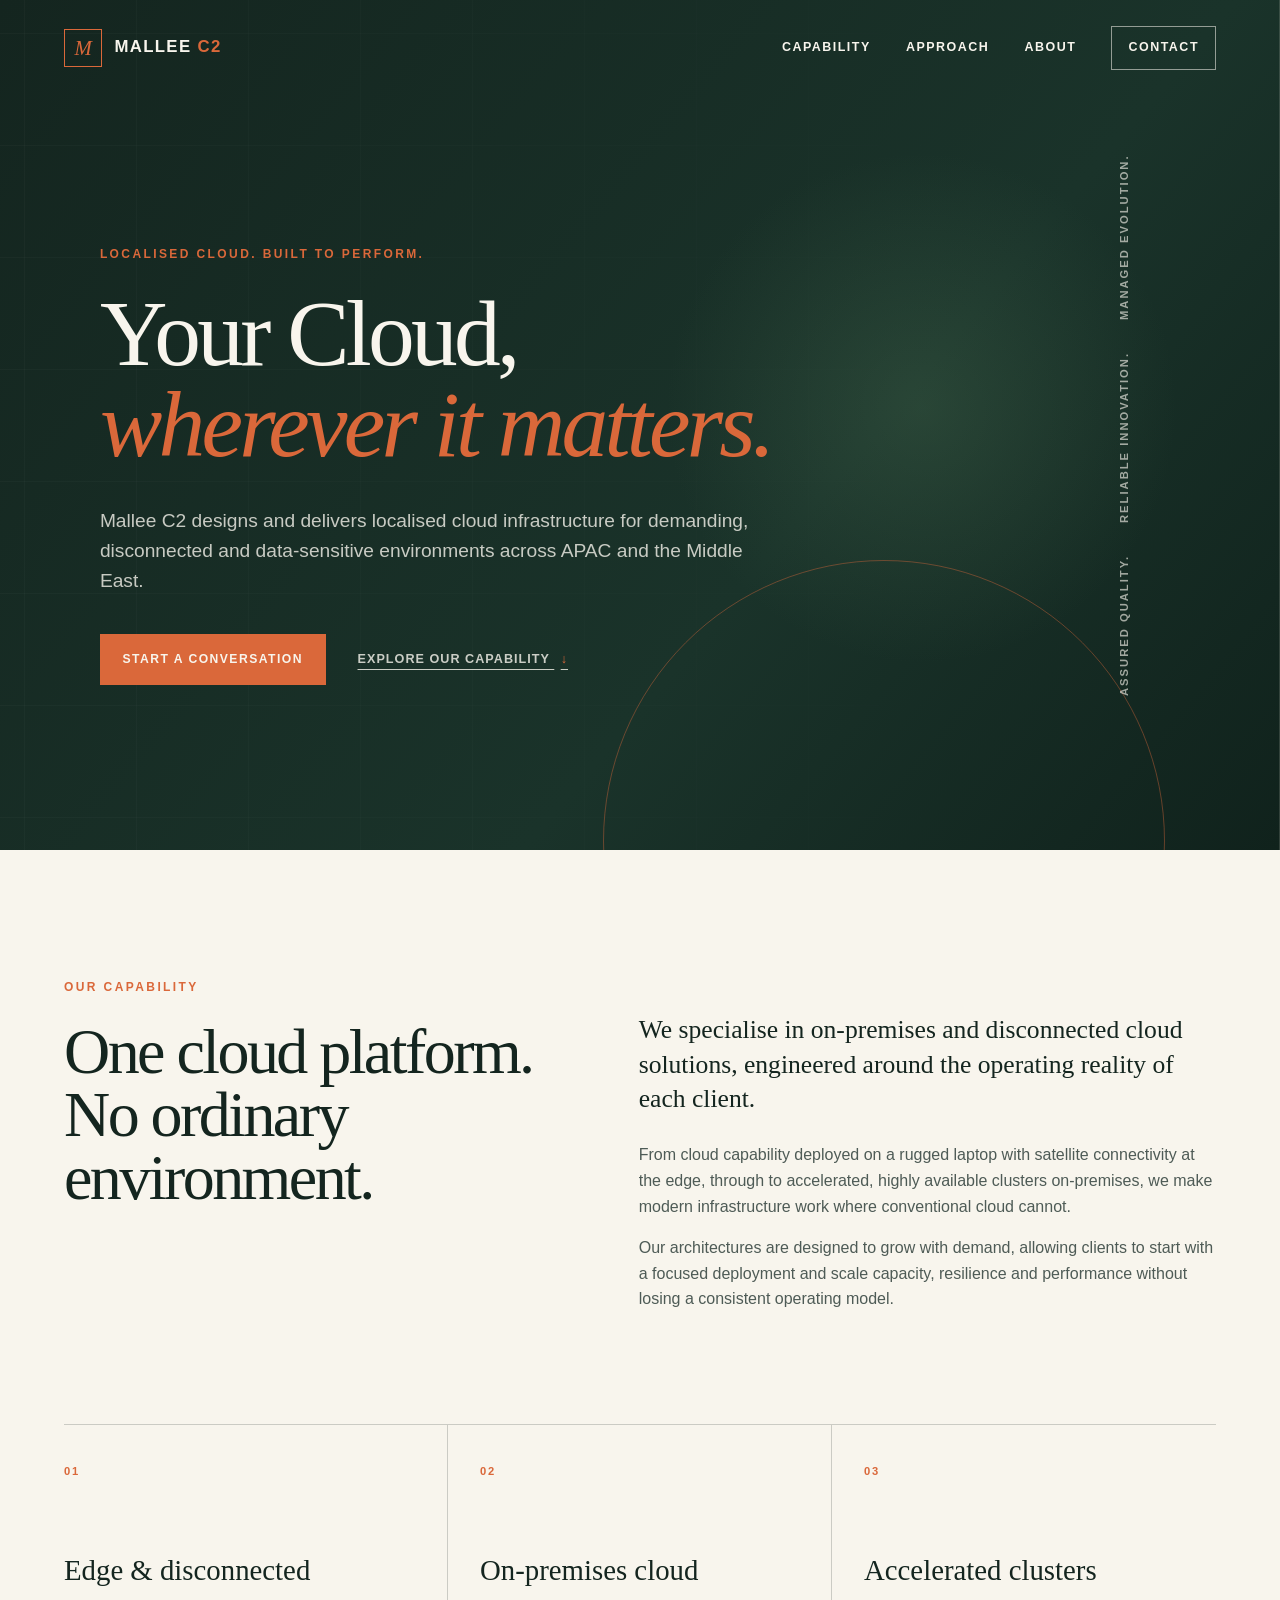
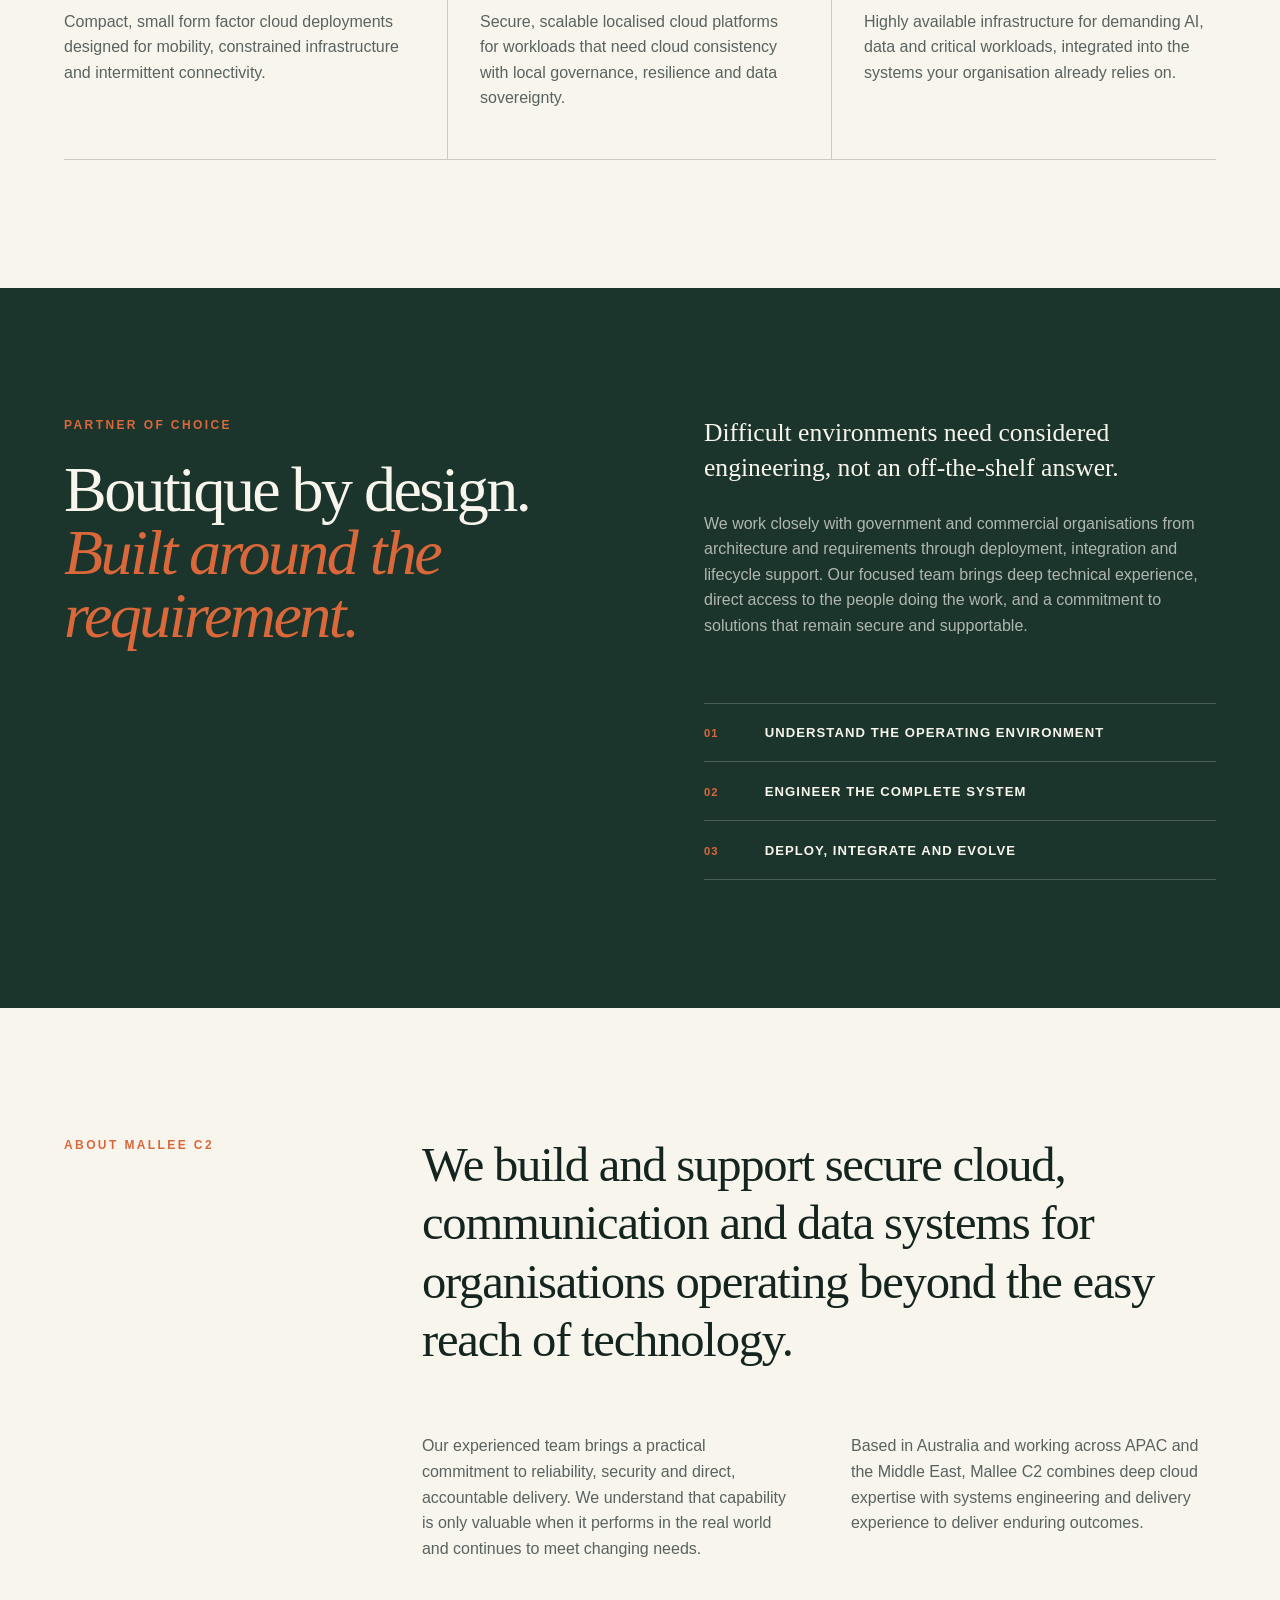
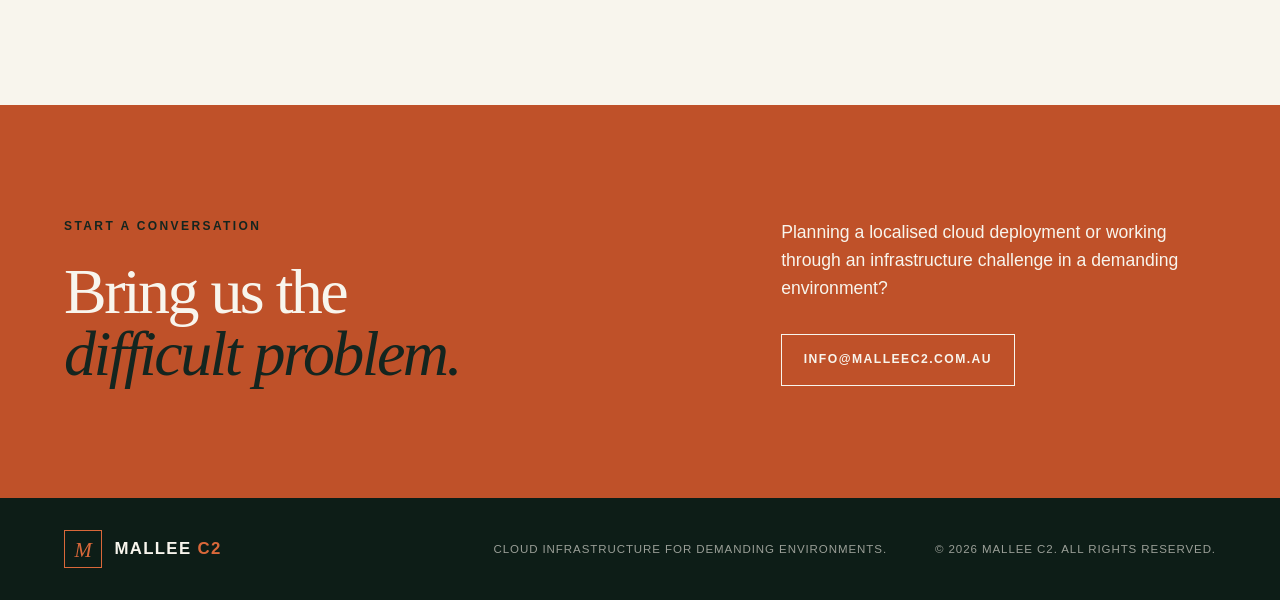
==== index.html @ ba8628f8 "Initial commit" ====
<!DOCTYPE html>
<html lang="en-AU">
  <head>
    <meta charset="UTF-8">
    <meta name="viewport" content="width=device-width, initial-scale=1.0">
    <meta
      name="description"
      content="Mallee C2 delivers specialist localised and disconnected cloud solutions for demanding environments across APAC and the Middle East."
    >
    <meta name="theme-color" content="#172b24">
    <meta property="og:type" content="website">
    <meta property="og:title" content="Mallee C2 | Cloud capability, wherever it matters">
    <meta
      property="og:description"
      content="Boutique localised cloud solutions for demanding and disconnected environments across APAC and the Middle East."
    >
    <meta property="og:url" content="https://malleec2.com.au/">
    <link rel="canonical" href="https://malleec2.com.au/">
    <link rel="icon" href="favicon.svg" type="image/svg+xml">
    <link rel="stylesheet" href="styles.css">
    <script src="script.js" defer></script>
    <title>Mallee C2 | Localised cloud for demanding environments</title>
  </head>
  <body>
    <a class="skip-link" href="#main">Skip to content</a>

    <header class="site-header" data-header>
      <a class="brand" href="#top" aria-label="Mallee C2 home">
        <span class="brand-mark" aria-hidden="true">M</span>
        <span class="brand-name">Mallee <strong>C2</strong></span>
      </a>
      <button class="nav-toggle" type="button" aria-expanded="false" aria-controls="site-nav">
        <span class="sr-only">Toggle navigation</span>
        <span></span><span></span><span></span>
      </button>
      <nav id="site-nav" class="site-nav" aria-label="Primary navigation">
        <a href="#capability">Capability</a>
        <a href="#approach">Approach</a>
        <a href="#about">About</a>
        <a class="nav-contact" href="#contact">Contact</a>
      </nav>
    </header>

    <main id="main">
      <section id="top" class="hero">
        <div class="hero-grid" aria-hidden="true"></div>
        <div class="hero-content">
          <p class="eyebrow">Localised cloud. Built to perform.</p>
          <h1>Your Cloud,<br><em>wherever it matters.</em></h1>
          <p class="hero-intro">
            Mallee C2 designs and delivers localised cloud infrastructure for demanding,
            disconnected and data-sensitive environments across APAC and the Middle East.
          </p>
          <div class="hero-actions">
            <a class="button button-primary" href="#contact">Start a conversation</a>
            <a class="text-link" href="#capability">Explore our capability <span aria-hidden="true">&darr;</span></a>
          </div>
        </div>
        <div class="hero-aside">
          <p>Assured quality.</p>
          <p>Reliable innovation.</p>
          <p>Managed evolution.</p>
        </div>
      </section>

      <section id="capability" class="section capability">
        <div class="section-heading">
          <p class="eyebrow">Our capability</p>
          <h2>One cloud platform.<br>No ordinary environment.</h2>
        </div>
        <div class="section-copy">
          <p class="lead">
            We specialise in on-premises and disconnected cloud solutions,
            engineered around the operating reality of each client.
          </p>
          <p>
            From cloud capability deployed on a rugged laptop with satellite connectivity
            at the edge, through to accelerated, highly available clusters on-premises,
            we make modern infrastructure work where conventional cloud cannot.
          </p>
          <p>
            Our architectures are designed to grow with demand, allowing clients to start
            with a focused deployment and scale capacity, resilience and performance without
            losing a consistent operating model.
          </p>
        </div>

        <div class="capability-list">
          <article class="capability-card">
            <span class="card-number">01</span>
            <h3>Edge &amp; disconnected</h3>
            <p>
              Compact, small form factor cloud deployments designed for mobility,
              constrained infrastructure and intermittent connectivity.
            </p>
          </article>
          <article class="capability-card">
            <span class="card-number">02</span>
            <h3>On-premises cloud</h3>
            <p>
              Secure, scalable localised cloud platforms for workloads that need cloud
              consistency with local governance, resilience and data sovereignty.
            </p>
          </article>
          <article class="capability-card">
            <span class="card-number">03</span>
            <h3>Accelerated clusters</h3>
            <p>
              Highly available infrastructure for demanding AI, data and critical workloads,
              integrated into the systems your organisation already relies on.
            </p>
          </article>
        </div>
      </section>

      <section id="approach" class="section approach">
        <div class="approach-statement">
          <p class="eyebrow">Partner of choice</p>
          <h2>Boutique by design.<br><em>Built around the requirement.</em></h2>
        </div>
        <div class="approach-details">
          <p class="lead">
            Difficult environments need considered engineering, not an off-the-shelf answer.
          </p>
          <p>
            We work closely with government and commercial organisations from architecture
            and requirements through deployment, integration and lifecycle support. Our
            focused team brings deep technical experience, direct access to the people doing
            the work, and a commitment to solutions that remain secure and supportable.
          </p>
          <ul class="principles" aria-label="How we work">
            <li><span>01</span> Understand the operating environment</li>
            <li><span>02</span> Engineer the complete system</li>
            <li><span>03</span> Deploy, integrate and evolve</li>
          </ul>
        </div>
      </section>

      <section id="about" class="section about">
        <div class="about-label">
          <p class="eyebrow">About Mallee C2</p>
        </div>
        <div class="about-copy">
          <p class="large-copy">
            We build and support secure cloud, communication and data systems for
            organisations operating beyond the easy reach of technology.
          </p>
          <div class="about-columns">
            <p>
              Our experienced team brings a practical commitment to reliability, security
              and direct, accountable delivery. We understand that capability is only
              valuable when it performs in the real world and continues to meet changing needs.
            </p>
            <p>
              Based in Australia and working across APAC and the Middle East, Mallee C2
              combines deep cloud expertise with systems engineering and delivery experience
              to deliver enduring outcomes.
            </p>
          </div>
        </div>
      </section>

      <section id="contact" class="contact">
        <div>
          <p class="eyebrow">Start a conversation</p>
          <h2>Bring us the<br><em>difficult problem.</em></h2>
        </div>
        <div class="contact-action">
          <p>
            Planning a localised cloud deployment or working through an infrastructure
            challenge in a demanding environment?
          </p>
          <a class="button button-light" href="mailto:info@malleec2.com.au">info@malleec2.com.au</a>
        </div>
      </section>
    </main>

    <footer class="site-footer">
      <a class="brand brand-footer" href="#top" aria-label="Mallee C2 home">
        <span class="brand-mark" aria-hidden="true">M</span>
        <span class="brand-name">Mallee <strong>C2</strong></span>
      </a>
      <p>Cloud infrastructure for demanding environments.</p>
      <p>&copy; <span data-year>2026</span> Mallee C2. All rights reserved.</p>
    </footer>
  </body>
</html>
---- styles.css ----
:root {
  --ink: #14251f;
  --forest: #1b352c;
  --forest-light: #294b3e;
  --sand: #eee9dd;
  --paper: #f8f5ed;
  --orange: #da683a;
  --orange-dark: #bf5129;
  --line: rgba(20, 37, 31, 0.2);
  --white-line: rgba(248, 245, 237, 0.22);
  --max-width: 1440px;
}

* {
  box-sizing: border-box;
}

html {
  scroll-behavior: smooth;
}

body {
  margin: 0;
  color: var(--ink);
  background: var(--paper);
  font-family: Inter, Aptos, "Helvetica Neue", Arial, sans-serif;
  font-size: 16px;
  line-height: 1.6;
  -webkit-font-smoothing: antialiased;
}

a {
  color: inherit;
}

.skip-link {
  position: fixed;
  top: 0.5rem;
  left: 0.5rem;
  z-index: 100;
  padding: 0.65rem 1rem;
  color: var(--paper);
  background: var(--ink);
  transform: translateY(-150%);
}

.skip-link:focus {
  transform: translateY(0);
}

.sr-only {
  position: absolute;
  width: 1px;
  height: 1px;
  padding: 0;
  margin: -1px;
  overflow: hidden;
  clip: rect(0, 0, 0, 0);
  white-space: nowrap;
  border: 0;
}

.site-header {
  position: absolute;
  top: 0;
  left: 50%;
  z-index: 10;
  display: flex;
  width: min(100%, var(--max-width));
  align-items: center;
  justify-content: space-between;
  padding: 1.6rem 4rem;
  color: var(--paper);
  transform: translateX(-50%);
}

.brand {
  display: inline-flex;
  align-items: center;
  gap: 0.75rem;
  text-decoration: none;
}

.brand-mark {
  display: grid;
  width: 2.4rem;
  height: 2.4rem;
  place-items: center;
  border: 1px solid currentColor;
  color: var(--orange);
  font-family: Georgia, "Times New Roman", serif;
  font-size: 1.3rem;
  font-style: italic;
}

.brand-name {
  font-size: 1.05rem;
  font-weight: 600;
  letter-spacing: 0.08em;
  text-transform: uppercase;
}

.brand-name strong {
  color: var(--orange);
  font-weight: 700;
}

.site-nav {
  display: flex;
  align-items: center;
  gap: 2.2rem;
}

.site-nav a {
  font-size: 0.78rem;
  font-weight: 600;
  letter-spacing: 0.12em;
  text-decoration: none;
  text-transform: uppercase;
}

.site-nav a:not(.nav-contact):hover,
.site-nav a:not(.nav-contact):focus-visible {
  color: var(--orange);
}

.nav-contact {
  padding: 0.7rem 1rem;
  border: 1px solid rgba(248, 245, 237, 0.55);
}

.nav-contact:hover,
.nav-contact:focus-visible {
  border-color: var(--orange);
  background: var(--orange);
}

.nav-toggle {
  display: none;
}

.hero {
  position: relative;
  display: grid;
  min-height: 850px;
  grid-template-columns: minmax(0, 1fr) minmax(240px, 0.32fr);
  overflow: hidden;
  color: var(--paper);
  background:
    radial-gradient(circle at 72% 48%, rgba(81, 119, 87, 0.28), transparent 25%),
    linear-gradient(130deg, #14251f 0%, #1a332a 62%, #10221c 100%);
}

.hero::after {
  position: absolute;
  right: 9%;
  bottom: -17rem;
  width: 35rem;
  height: 35rem;
  border: 1px solid rgba(218, 104, 58, 0.42);
  border-radius: 50%;
  content: "";
}

.hero-grid {
  position: absolute;
  inset: 0;
  opacity: 0.14;
  background-image:
    linear-gradient(rgba(255, 255, 255, 0.18) 1px, transparent 1px),
    linear-gradient(90deg, rgba(255, 255, 255, 0.18) 1px, transparent 1px);
  background-position: center;
  background-size: 7rem 7rem;
  mask-image: linear-gradient(to right, black, transparent 82%);
}

.hero-content {
  position: relative;
  z-index: 1;
  align-self: center;
  width: min(870px, 86%);
  margin: 7rem auto 2rem;
  padding-left: 2rem;
}

.eyebrow {
  margin: 0 0 1.5rem;
  color: var(--orange);
  font-size: 0.75rem;
  font-weight: 700;
  letter-spacing: 0.2em;
  text-transform: uppercase;
}

h1,
h2,
h3,
p {
  margin-top: 0;
}

h1,
h2 {
  font-family: Georgia, "Times New Roman", serif;
  font-weight: 400;
  letter-spacing: -0.04em;
  line-height: 0.98;
}

h1 {
  max-width: 900px;
  margin-bottom: 2.2rem;
  font-size: clamp(4rem, 7.3vw, 7.6rem);
}

h1 em,
h2 em {
  color: var(--orange);
  font-weight: 400;
}

.hero-intro {
  max-width: 650px;
  margin-bottom: 2.4rem;
  color: rgba(248, 245, 237, 0.79);
  font-size: clamp(1.1rem, 1.5vw, 1.35rem);
  line-height: 1.55;
}

.hero-actions {
  display: flex;
  align-items: center;
  gap: 2rem;
}

.button {
  display: inline-block;
  padding: 0.95rem 1.35rem;
  font-size: 0.76rem;
  font-weight: 700;
  letter-spacing: 0.12em;
  text-decoration: none;
  text-transform: uppercase;
  transition: background-color 160ms ease, border-color 160ms ease, color 160ms ease;
}

.button-primary {
  border: 1px solid var(--orange);
  background: var(--orange);
}

.button-primary:hover,
.button-primary:focus-visible {
  border-color: var(--paper);
  background: transparent;
}

.text-link {
  color: rgba(248, 245, 237, 0.8);
  font-size: 0.79rem;
  font-weight: 600;
  letter-spacing: 0.08em;
  text-underline-offset: 0.35rem;
  text-transform: uppercase;
}

.text-link span {
  padding-left: 0.4rem;
  color: var(--orange);
}

.hero-aside {
  position: relative;
  z-index: 1;
  display: flex;
  align-items: center;
  justify-content: center;
  gap: 2rem;
  border-left: 1px solid var(--white-line);
  writing-mode: vertical-rl;
  transform: rotate(180deg);
}

.hero-aside p {
  margin: 0;
  color: rgba(248, 245, 237, 0.62);
  font-size: 0.7rem;
  font-weight: 600;
  letter-spacing: 0.18em;
  text-transform: uppercase;
}

.section {
  width: min(100%, var(--max-width));
  margin: 0 auto;
  padding: 8rem 4rem;
}

.capability {
  display: grid;
  grid-template-columns: 0.9fr 1.1fr;
  column-gap: clamp(4rem, 8vw, 9rem);
}

.section-heading h2,
.approach h2,
.contact h2 {
  margin: 0;
  font-size: clamp(3rem, 5vw, 5.5rem);
}

.section-copy {
  max-width: 620px;
  padding-top: 2.2rem;
  color: #4e5b56;
}

.lead {
  color: var(--ink);
  font-family: Georgia, "Times New Roman", serif;
  font-size: clamp(1.5rem, 2vw, 2rem);
  line-height: 1.35;
}

.capability-list {
  display: grid;
  grid-column: 1 / -1;
  grid-template-columns: repeat(3, 1fr);
  margin-top: 6rem;
  border-top: 1px solid var(--line);
  border-bottom: 1px solid var(--line);
}

.capability-card {
  min-height: 310px;
  padding: 2rem;
  border-right: 1px solid var(--line);
}

.capability-card:first-child {
  padding-left: 0;
}

.capability-card:last-child {
  padding-right: 0;
  border-right: 0;
}

.card-number {
  color: var(--orange);
  font-size: 0.7rem;
  font-weight: 700;
  letter-spacing: 0.15em;
}

.capability-card h3 {
  margin: 4rem 0 1rem;
  font-family: Georgia, "Times New Roman", serif;
  font-size: 1.8rem;
  font-weight: 400;
}

.capability-card p {
  max-width: 350px;
  color: #58635f;
}

.approach {
  display: grid;
  max-width: none;
  grid-template-columns: 1fr 1fr;
  gap: clamp(5rem, 10vw, 11rem);
  padding-right: max(4rem, calc((100vw - var(--max-width)) / 2 + 4rem));
  padding-left: max(4rem, calc((100vw - var(--max-width)) / 2 + 4rem));
  color: var(--paper);
  background: var(--forest);
}

.approach-details {
  max-width: 600px;
  color: rgba(248, 245, 237, 0.68);
}

.approach-details .lead {
  color: var(--paper);
}

.principles {
  padding: 0;
  margin: 4rem 0 0;
  list-style: none;
}

.principles li {
  padding: 1.15rem 0;
  border-top: 1px solid var(--white-line);
  color: var(--paper);
  font-size: 0.82rem;
  font-weight: 600;
  letter-spacing: 0.08em;
  text-transform: uppercase;
}

.principles li:last-child {
  border-bottom: 1px solid var(--white-line);
}

.principles span {
  display: inline-block;
  width: 3.5rem;
  color: var(--orange);
  font-size: 0.7rem;
}

.about {
  display: grid;
  grid-template-columns: 0.35fr 1fr;
  gap: 5rem;
}

.large-copy {
  max-width: 980px;
  margin-bottom: 4rem;
  font-family: Georgia, "Times New Roman", serif;
  font-size: clamp(2rem, 3.8vw, 4rem);
  letter-spacing: -0.025em;
  line-height: 1.2;
}

.about-columns {
  display: grid;
  grid-template-columns: 1fr 1fr;
  gap: 4rem;
  max-width: 850px;
  color: #58635f;
}

.contact {
  display: grid;
  grid-template-columns: 1fr 0.7fr;
  gap: 6rem;
  padding: 7rem max(4rem, calc((100vw - var(--max-width)) / 2 + 4rem));
  color: var(--paper);
  background: var(--orange-dark);
}

.contact .eyebrow {
  color: var(--ink);
}

.contact h2 em {
  color: var(--ink);
}

.contact-action {
  align-self: end;
}

.contact-action p {
  max-width: 520px;
  margin-bottom: 2rem;
  font-size: 1.1rem;
}

.button-light {
  border: 1px solid var(--paper);
}

.button-light:hover,
.button-light:focus-visible {
  color: var(--ink);
  background: var(--paper);
}

.site-footer {
  display: grid;
  grid-template-columns: 1fr auto auto;
  align-items: center;
  gap: 3rem;
  padding: 2rem max(4rem, calc((100vw - var(--max-width)) / 2 + 4rem));
  color: rgba(248, 245, 237, 0.6);
  background: #0d1d17;
}

.site-footer p {
  margin: 0;
  font-size: 0.72rem;
  letter-spacing: 0.08em;
  text-transform: uppercase;
}

.brand-footer {
  color: var(--paper);
}

@media (max-width: 900px) {
  .site-header {
    padding: 1.25rem 1.5rem;
  }

  .nav-toggle {
    display: flex;
    width: 2.8rem;
    height: 2.8rem;
    flex-direction: column;
    align-items: center;
    justify-content: center;
    gap: 5px;
    border: 1px solid rgba(248, 245, 237, 0.45);
    color: inherit;
    background: transparent;
  }

  .nav-toggle span:not(.sr-only) {
    width: 1.15rem;
    height: 1px;
    background: currentColor;
    transition: transform 160ms ease, opacity 160ms ease;
  }

  .nav-toggle[aria-expanded="true"] span:nth-child(2) {
    transform: translateY(6px) rotate(45deg);
  }

  .nav-toggle[aria-expanded="true"] span:nth-child(3) {
    opacity: 0;
  }

  .nav-toggle[aria-expanded="true"] span:nth-child(4) {
    transform: translateY(-6px) rotate(-45deg);
  }

  .site-nav {
    position: absolute;
    top: 100%;
    right: 1.5rem;
    display: none;
    width: min(19rem, calc(100vw - 3rem));
    align-items: stretch;
    gap: 0;
    padding: 0.75rem 1.25rem;
    color: var(--paper);
    background: #10231c;
    box-shadow: 0 1.5rem 3rem rgba(0, 0, 0, 0.22);
  }

  .site-nav.is-open {
    display: flex;
    flex-direction: column;
  }

  .site-nav a {
    padding: 0.9rem 0;
    border-bottom: 1px solid var(--white-line);
  }

  .site-nav a:last-child {
    border-bottom: 0;
  }

  .nav-contact {
    border: 0;
  }

  .hero {
    min-height: 760px;
    grid-template-columns: 1fr;
  }

  .hero-content {
    width: auto;
    margin: 6rem 1.5rem 0;
    padding: 4rem 0;
  }

  .hero-aside {
    display: none;
  }

  .section,
  .approach,
  .contact {
    padding: 6rem 1.5rem;
  }

  .capability,
  .approach,
  .about,
  .contact {
    grid-template-columns: 1fr;
    gap: 3rem;
  }

  .section-copy {
    padding-top: 0;
  }

  .capability-list {
    grid-template-columns: 1fr;
    margin-top: 2.5rem;
  }

  .capability-card,
  .capability-card:first-child,
  .capability-card:last-child {
    min-height: 0;
    padding: 2rem 0;
    border-right: 0;
    border-bottom: 1px solid var(--line);
  }

  .capability-card:last-child {
    border-bottom: 0;
  }

  .capability-card h3 {
    margin-top: 2rem;
  }

  .about-columns {
    grid-template-columns: 1fr;
    gap: 1.5rem;
  }

  .site-footer {
    grid-template-columns: 1fr;
    gap: 1rem;
    padding: 2.5rem 1.5rem;
  }
}

@media (max-width: 520px) {
  h1 {
    font-size: clamp(3.3rem, 16vw, 4.6rem);
  }

  .hero-actions {
    align-items: flex-start;
    flex-direction: column;
  }

  .contact .button {
    width: 100%;
    overflow-wrap: anywhere;
    text-align: center;
  }
}

@media (prefers-reduced-motion: reduce) {
  html {
    scroll-behavior: auto;
  }

  *,
  *::before,
  *::after {
    scroll-behavior: auto !important;
    transition-duration: 0.01ms !important;
  }
}
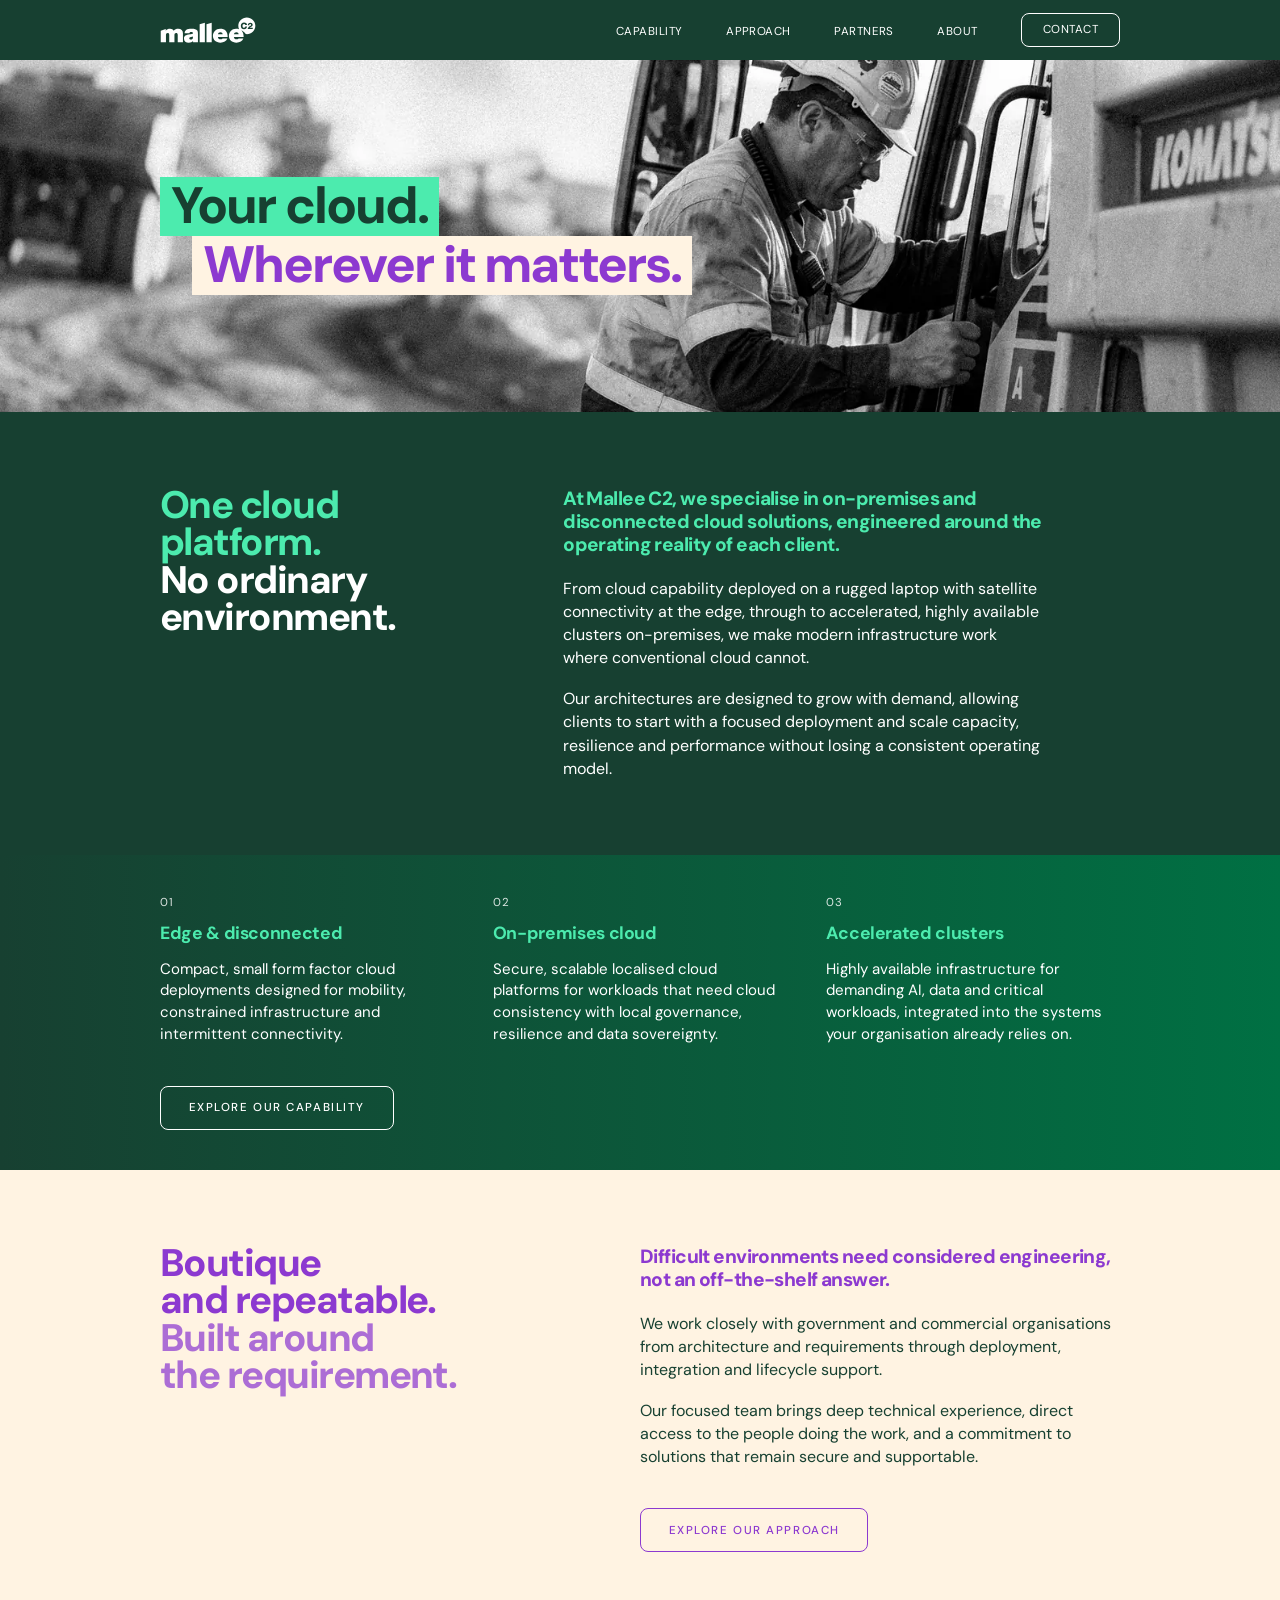
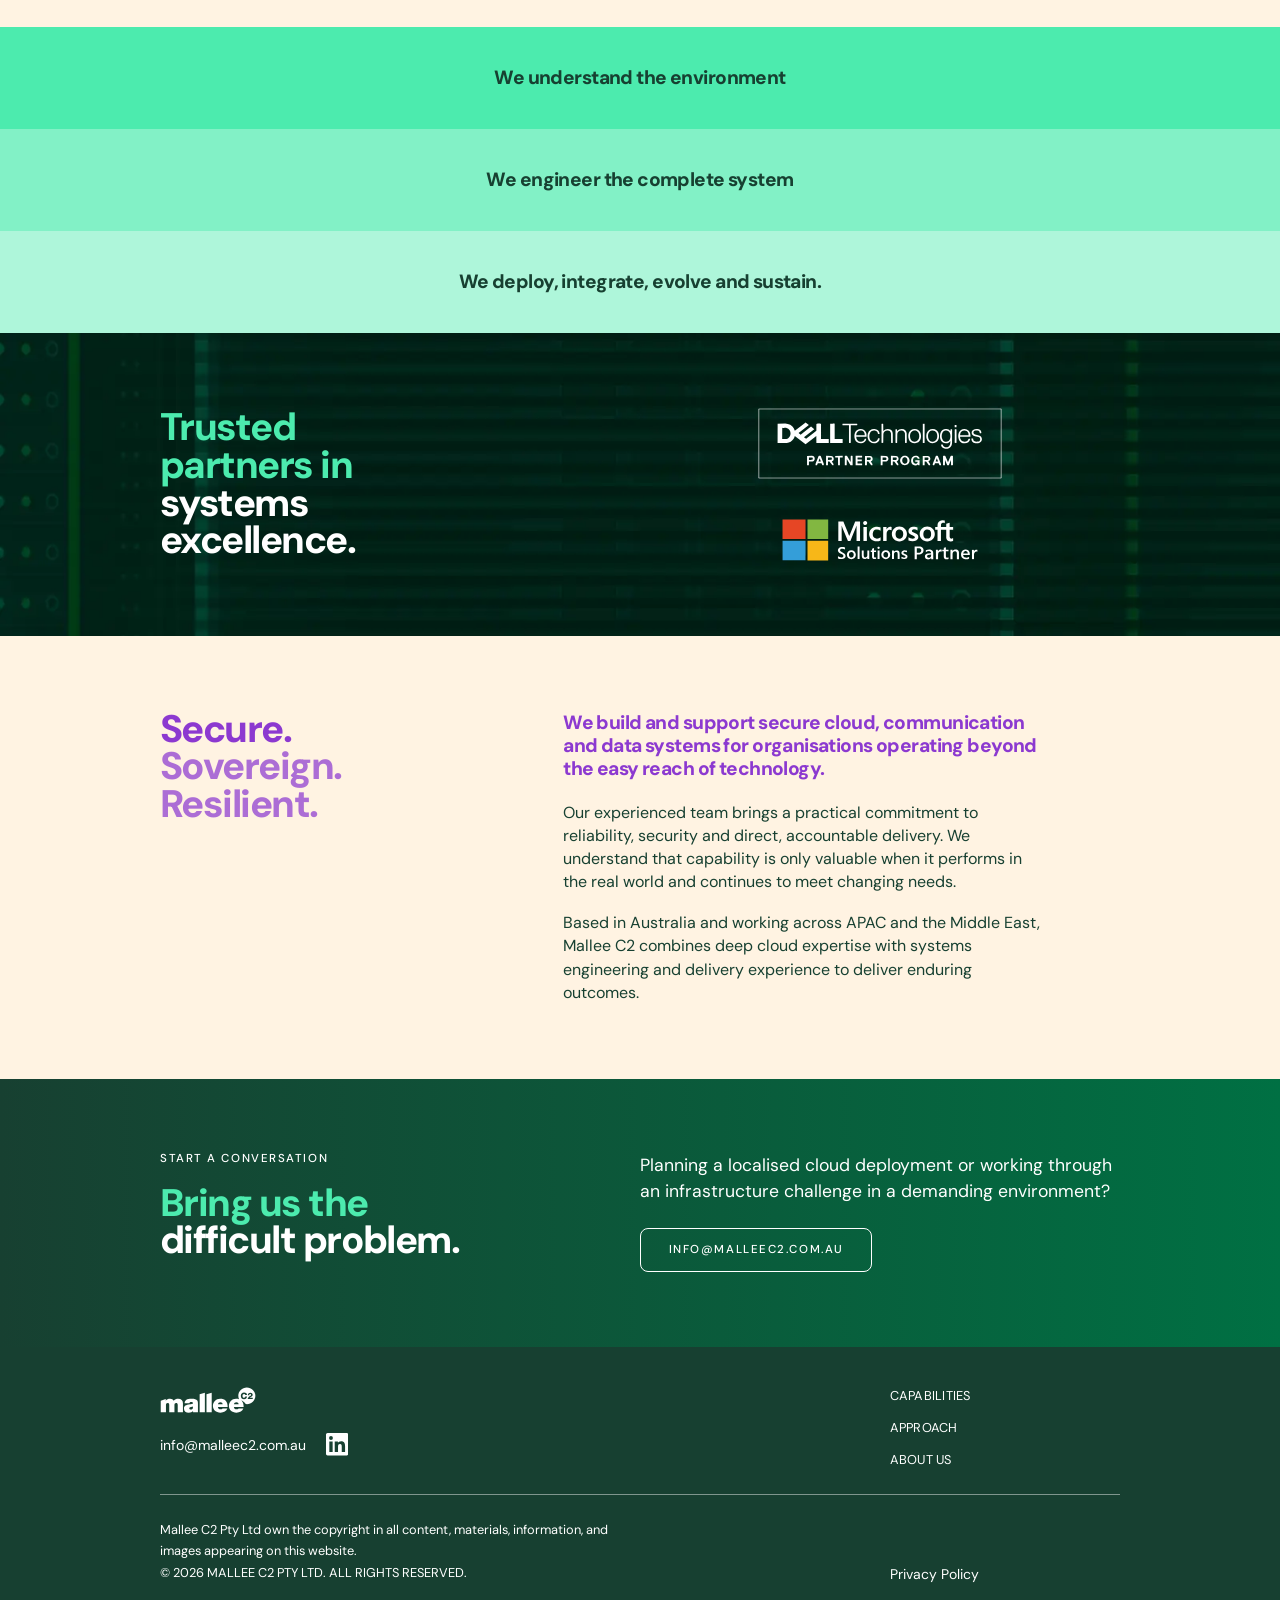
==== commit f43c6315: "Rebuild site from 2026 designer skins Replace the single-page site with the designer's multi-page de" ====
--- a/index.html
+++ b/index.html
@@ -1,187 +1,169 @@
-<!DOCTYPE html>
+<!doctype html>
 <html lang="en-AU">
-  <head>
-    <meta charset="UTF-8">
-    <meta name="viewport" content="width=device-width, initial-scale=1.0">
-    <meta
-      name="description"
-      content="Mallee C2 delivers specialist localised and disconnected cloud solutions for demanding environments across APAC and the Middle East."
-    >
-    <meta name="theme-color" content="#172b24">
-    <meta property="og:type" content="website">
-    <meta property="og:title" content="Mallee C2 | Cloud capability, wherever it matters">
-    <meta
-      property="og:description"
-      content="Boutique localised cloud solutions for demanding and disconnected environments across APAC and the Middle East."
-    >
-    <meta property="og:url" content="https://malleec2.com.au/">
-    <link rel="canonical" href="https://malleec2.com.au/">
-    <link rel="icon" href="favicon.svg" type="image/svg+xml">
-    <link rel="stylesheet" href="styles.css">
-    <script src="script.js" defer></script>
-    <title>Mallee C2 | Localised cloud for demanding environments</title>
-  </head>
-  <body>
-    <a class="skip-link" href="#main">Skip to content</a>
+<head>
+  <meta charset="utf-8">
+  <meta name="viewport" content="width=device-width, initial-scale=1">
+  <title>Mallee C2 | Your cloud. Wherever it matters.</title>
+  <meta name="description" content="Mallee C2 builds and supports secure cloud, communication and data systems for organisations operating beyond the easy reach of technology — on-premises, edge and disconnected.">
+  <link rel="canonical" href="https://malleec2.com.au/">
+  <meta name="theme-color" content="#174031">
+  <meta property="og:type" content="website">
+  <meta property="og:site_name" content="Mallee C2">
+  <meta property="og:title" content="Mallee C2 | Your cloud. Wherever it matters.">
+  <meta property="og:description" content="Secure, sovereign, resilient cloud capability for organisations operating beyond the easy reach of technology.">
+  <meta property="og:url" content="https://malleec2.com.au/">
+  <meta property="og:image" content="https://malleec2.com.au/assets/img/social-share.jpg">
+  <meta name="twitter:card" content="summary_large_image">
+  <link rel="icon" href="/favicon.svg" type="image/svg+xml">
+  <link rel="preload" href="/assets/fonts/dmsans-extrabold.woff2" as="font" type="font/woff2" crossorigin>
+  <link rel="preload" href="/assets/fonts/dmsans-regular.woff2" as="font" type="font/woff2" crossorigin>
+  <link rel="stylesheet" href="/assets/css/site.css">
+  <script src="/assets/js/site.js" defer></script>
+</head>
+<body>
+  <a class="skip-link" href="#main">Skip to content</a>
 
-    <header class="site-header" data-header>
-      <a class="brand" href="#top" aria-label="Mallee C2 home">
-        <span class="brand-mark" aria-hidden="true">M</span>
-        <span class="brand-name">Mallee <strong>C2</strong></span>
-      </a>
-      <button class="nav-toggle" type="button" aria-expanded="false" aria-controls="site-nav">
-        <span class="sr-only">Toggle navigation</span>
-        <span></span><span></span><span></span>
+  <header class="site-header">
+    <div class="wrap">
+      <a class="brand" href="/" aria-label="Mallee C2 home"><img src="/assets/img/mallee-c2-logo.svg" alt="Mallee C2" width="180" height="50"></a>
+      <button class="nav-toggle" type="button" aria-expanded="false" aria-controls="site-nav" aria-label="Menu">
+        <svg class="icon-open" viewBox="0 0 24 24" aria-hidden="true"><path d="M3 6h18M3 12h18M3 18h18" stroke="currentColor" stroke-width="2" fill="none"/></svg>
+        <svg class="icon-close" viewBox="0 0 24 24" aria-hidden="true"><path d="M5 5l14 14M19 5L5 19" stroke="currentColor" stroke-width="2" fill="none"/></svg>
       </button>
-      <nav id="site-nav" class="site-nav" aria-label="Primary navigation">
-        <a href="#capability">Capability</a>
-        <a href="#approach">Approach</a>
-        <a href="#about">About</a>
-        <a class="nav-contact" href="#contact">Contact</a>
+      <nav class="site-nav" id="site-nav" aria-label="Main">
+        <ul>
+          <li><a href="/capability/">Capability</a></li>
+          <li><a href="/approach/">Approach</a></li>
+          <li><a href="/#partners">Partners</a></li>
+          <li><a href="/about/">About</a></li>
+          <li><a class="nav-contact" href="/contact/">Contact</a></li>
+        </ul>
       </nav>
-    </header>
+    </div>
+  </header>
 
-    <main id="main">
-      <section id="top" class="hero">
-        <div class="hero-grid" aria-hidden="true"></div>
-        <div class="hero-content">
-          <p class="eyebrow">Localised cloud. Built to perform.</p>
-          <h1>Your Cloud,<br><em>wherever it matters.</em></h1>
-          <p class="hero-intro">
-            Mallee C2 designs and delivers localised cloud infrastructure for demanding,
-            disconnected and data-sensitive environments across APAC and the Middle East.
-          </p>
-          <div class="hero-actions">
-            <a class="button button-primary" href="#contact">Start a conversation</a>
-            <a class="text-link" href="#capability">Explore our capability <span aria-hidden="true">&darr;</span></a>
+  <main id="main">
+    <section class="hero" style="--focus: 72% 40%">
+      <img class="hero-img" src="/assets/img/home-1600.webp" srcset="/assets/img/home-1000.webp 1000w, /assets/img/home-1600.webp 1600w, /assets/img/home-2400.webp 2400w" sizes="100vw" width="2400" height="654" alt="A mine worker climbing into the cab of a haul truck" fetchpriority="high">
+      <div class="wrap">
+        <h1 class="hero-title">
+          <span class="tag-mint">Your cloud.</span>
+          <span class="tag-cream" style="--x: 0.62em">Wherever it matters.</span>
+        </h1>
+      </div>
+    </section>
+
+    <section class="section bg-dark on-dark">
+      <div class="wrap split">
+        <h2 class="t2"><span class="hl-a">One cloud<br> platform.</span> <span class="hl-b">No ordinary<br> environment.</span></h2>
+        <div>
+          <p class="t4 lead">At Mallee C2, we specialise in on-premises and disconnected cloud solutions, engineered around the operating reality of each client.</p>
+          <p>From cloud capability deployed on a rugged laptop with satellite connectivity at the edge, through to accelerated, highly available clusters on-premises, we make modern infrastructure work where conventional cloud cannot.</p>
+          <p>Our architectures are designed to grow with demand, allowing clients to start with a focused deployment and scale capacity, resilience and performance without losing a consistent operating model.</p>
+        </div>
+      </div>
+    </section>
+
+    <section class="section--tight bg-gradient on-dark" aria-label="Deployment options">
+      <div class="wrap">
+        <div class="cards">
+          <article class="card">
+            <span class="card-num">01</span>
+            <h3>Edge &amp; disconnected</h3>
+            <p>Compact, small form factor cloud deployments designed for mobility, constrained infrastructure and intermittent connectivity.</p>
+          </article>
+          <article class="card">
+            <span class="card-num">02</span>
+            <h3>On-premises cloud</h3>
+            <p>Secure, scalable localised cloud platforms for workloads that need cloud consistency with local governance, resilience and data sovereignty.</p>
+          </article>
+          <article class="card">
+            <span class="card-num">03</span>
+            <h3>Accelerated clusters</h3>
+            <p>Highly available infrastructure for demanding AI, data and critical workloads, integrated into the systems your organisation already relies on.</p>
+          </article>
+        </div>
+        <div class="cards-action"><a class="btn" href="/capability/">Explore our capability</a></div>
+      </div>
+    </section>
+
+    <section class="section on-cream">
+      <div class="wrap split split--even">
+        <h2 class="t2"><span class="hl-a">Boutique<br> and repeatable.</span> <span class="hl-b">Built around<br> the requirement.</span></h2>
+        <div>
+          <p class="t4 lead">Difficult environments need considered engineering, not an off-the-shelf answer.</p>
+          <p>We work closely with government and commercial organisations from architecture and requirements through deployment, integration and lifecycle support.</p>
+          <p>Our focused team brings deep technical experience, direct access to the people doing the work, and a commitment to solutions that remain secure and supportable.</p>
+          <p class="cards-action"><a class="btn" href="/approach/">Explore our approach</a></p>
+        </div>
+      </div>
+    </section>
+
+    <div class="band band--1"><p class="wrap">We understand the environment</p></div>
+    <div class="band band--2"><p class="wrap">We engineer the complete system</p></div>
+    <div class="band band--3"><p class="wrap">We deploy, integrate, evolve and sustain.</p></div>
+
+    <section class="section bg-texture on-dark" id="partners">
+      <div class="wrap split split--even split--center">
+        <h2 class="t2"><span class="hl-a">Trusted<br> partners in</span> <span class="hl-b">systems<br> excellence.</span></h2>
+        <div class="partner-logos">
+          <img class="dell" src="/assets/img/dell-partner.svg" alt="Dell Technologies Partner Program" width="455" height="133" loading="lazy">
+          <img class="microsoft" src="/assets/img/microsoft-partner.svg" alt="Microsoft Solutions Partner" width="368" height="80" loading="lazy">
+        </div>
+      </div>
+    </section>
+
+    <section class="section on-cream">
+      <div class="wrap split">
+        <h2 class="t2"><span class="hl-a">Secure.</span> <span class="hl-b">Sovereign.</span> <span class="hl-b">Resilient.</span></h2>
+        <div>
+          <p class="t4 lead">We build and support secure cloud, communication and data systems for organisations operating beyond the easy reach of technology.</p>
+          <p>Our experienced team brings a practical commitment to reliability, security and direct, accountable delivery. We understand that capability is only valuable when it performs in the real world and continues to meet changing needs.</p>
+          <p>Based in Australia and working across APAC and the Middle East, Mallee C2 combines deep cloud expertise with systems engineering and delivery experience to deliver enduring outcomes.</p>
+        </div>
+      </div>
+    </section>
+
+    <section class="section bg-gradient on-dark cta">
+      <div class="wrap split split--even">
+        <div>
+          <span class="eyebrow">Start a conversation</span>
+          <h2 class="t2"><span class="hl-a">Bring us the</span> <span class="hl-b">difficult problem.</span></h2>
+        </div>
+        <div>
+          <p class="t5">Planning a localised cloud deployment or working through an infrastructure challenge in a demanding environment?</p>
+          <a class="btn" href="mailto:info@malleec2.com.au">info@malleec2.com.au</a>
+        </div>
+      </div>
+    </section>
+  </main>
+
+  <footer class="site-footer">
+    <div class="wrap">
+      <div class="footer-top">
+        <div class="footer-brand">
+          <img src="/assets/img/mallee-c2-logo.svg" alt="Mallee C2" width="180" height="50" loading="lazy">
+          <div class="footer-contact">
+            <a href="mailto:info@malleec2.com.au">info@malleec2.com.au</a>
+            <a href="https://www.linkedin.com/company/mallee-c2" aria-label="Mallee C2 on LinkedIn" rel="noopener"><svg viewBox="0 0 24 24" aria-hidden="true"><path fill="currentColor" d="M20.45 20.45h-3.56v-5.57c0-1.33-.02-3.04-1.85-3.04-1.85 0-2.14 1.45-2.14 2.94v5.67H9.35V9h3.41v1.56h.05c.48-.9 1.64-1.85 3.37-1.85 3.6 0 4.27 2.37 4.27 5.46v6.28zM5.34 7.43a2.06 2.06 0 1 1 0-4.13 2.06 2.06 0 0 1 0 4.13zM7.12 20.45H3.56V9h3.56v11.45zM22.22 0H1.77C.79 0 0 .77 0 1.73v20.54C0 23.23.79 24 1.77 24h20.45c.98 0 1.78-.77 1.78-1.73V1.73C24 .77 23.2 0 22.22 0z"/></svg></a>
           </div>
         </div>
-        <div class="hero-aside">
-          <p>Assured quality.</p>
-          <p>Reliable innovation.</p>
-          <p>Managed evolution.</p>
+        <nav aria-label="Footer">
+          <ul class="footer-links">
+            <li><a href="/capability/">Capabilities</a></li>
+            <li><a href="/approach/">Approach</a></li>
+            <li><a href="/about/">About us</a></li>
+          </ul>
+        </nav>
+      </div>
+      <div class="footer-bottom">
+        <div>
+          <p>Mallee C2 Pty Ltd own the copyright in all content, materials, information, and images appearing on this website.</p>
+          <p>© 2026 MALLEE C2 PTY LTD. ALL RIGHTS RESERVED.</p>
         </div>
-      </section>
-
-      <section id="capability" class="section capability">
-        <div class="section-heading">
-          <p class="eyebrow">Our capability</p>
-          <h2>One cloud platform.<br>No ordinary environment.</h2>
-        </div>
-        <div class="section-copy">
-          <p class="lead">
-            We specialise in on-premises and disconnected cloud solutions,
-            engineered around the operating reality of each client.
-          </p>
-          <p>
-            From cloud capability deployed on a rugged laptop with satellite connectivity
-            at the edge, through to accelerated, highly available clusters on-premises,
-            we make modern infrastructure work where conventional cloud cannot.
-          </p>
-          <p>
-            Our architectures are designed to grow with demand, allowing clients to start
-            with a focused deployment and scale capacity, resilience and performance without
-            losing a consistent operating model.
-          </p>
-        </div>
-
-        <div class="capability-list">
-          <article class="capability-card">
-            <span class="card-number">01</span>
-            <h3>Edge &amp; disconnected</h3>
-            <p>
-              Compact, small form factor cloud deployments designed for mobility,
-              constrained infrastructure and intermittent connectivity.
-            </p>
-          </article>
-          <article class="capability-card">
-            <span class="card-number">02</span>
-            <h3>On-premises cloud</h3>
-            <p>
-              Secure, scalable localised cloud platforms for workloads that need cloud
-              consistency with local governance, resilience and data sovereignty.
-            </p>
-          </article>
-          <article class="capability-card">
-            <span class="card-number">03</span>
-            <h3>Accelerated clusters</h3>
-            <p>
-              Highly available infrastructure for demanding AI, data and critical workloads,
-              integrated into the systems your organisation already relies on.
-            </p>
-          </article>
-        </div>
-      </section>
-
-      <section id="approach" class="section approach">
-        <div class="approach-statement">
-          <p class="eyebrow">Partner of choice</p>
-          <h2>Boutique by design.<br><em>Built around the requirement.</em></h2>
-        </div>
-        <div class="approach-details">
-          <p class="lead">
-            Difficult environments need considered engineering, not an off-the-shelf answer.
-          </p>
-          <p>
-            We work closely with government and commercial organisations from architecture
-            and requirements through deployment, integration and lifecycle support. Our
-            focused team brings deep technical experience, direct access to the people doing
-            the work, and a commitment to solutions that remain secure and supportable.
-          </p>
-          <ul class="principles" aria-label="How we work">
-            <li><span>01</span> Understand the operating environment</li>
-            <li><span>02</span> Engineer the complete system</li>
-            <li><span>03</span> Deploy, integrate and evolve</li>
-          </ul>
-        </div>
-      </section>
-
-      <section id="about" class="section about">
-        <div class="about-label">
-          <p class="eyebrow">About Mallee C2</p>
-        </div>
-        <div class="about-copy">
-          <p class="large-copy">
-            We build and support secure cloud, communication and data systems for
-            organisations operating beyond the easy reach of technology.
-          </p>
-          <div class="about-columns">
-            <p>
-              Our experienced team brings a practical commitment to reliability, security
-              and direct, accountable delivery. We understand that capability is only
-              valuable when it performs in the real world and continues to meet changing needs.
-            </p>
-            <p>
-              Based in Australia and working across APAC and the Middle East, Mallee C2
-              combines deep cloud expertise with systems engineering and delivery experience
-              to deliver enduring outcomes.
-            </p>
-          </div>
-        </div>
-      </section>
-
-      <section id="contact" class="contact">
-        <div>
-          <p class="eyebrow">Start a conversation</p>
-          <h2>Bring us the<br><em>difficult problem.</em></h2>
-        </div>
-        <div class="contact-action">
-          <p>
-            Planning a localised cloud deployment or working through an infrastructure
-            challenge in a demanding environment?
-          </p>
-          <a class="button button-light" href="mailto:info@malleec2.com.au">info@malleec2.com.au</a>
-        </div>
-      </section>
-    </main>
-
-    <footer class="site-footer">
-      <a class="brand brand-footer" href="#top" aria-label="Mallee C2 home">
-        <span class="brand-mark" aria-hidden="true">M</span>
-        <span class="brand-name">Mallee <strong>C2</strong></span>
-      </a>
-      <p>Cloud infrastructure for demanding environments.</p>
-      <p>&copy; <span data-year>2026</span> Mallee C2. All rights reserved.</p>
-    </footer>
-  </body>
+        <a href="/privacy/">Privacy Policy</a>
+      </div>
+    </div>
+  </footer>
+</body>
 </html>
--- a/assets/css/site.css
+++ b/assets/css/site.css
@@ -0,0 +1,332 @@
+/* Mallee C2 — site styles
+   Source of truth: designer skins (MC002_WEBSITE SKINS_2026) + brand cheat sheet.
+   The artboard is 2400px wide; type and spacing scale with the viewport
+   (design px / 2400 = vw) and are clamped so text stays readable on small screens. */
+
+@font-face { font-family: "DM Sans"; src: url("/assets/fonts/dmsans-regular.woff2") format("woff2"); font-weight: 400; font-display: swap; }
+@font-face { font-family: "DM Sans"; src: url("/assets/fonts/dmsans-medium.woff2") format("woff2"); font-weight: 500; font-display: swap; }
+@font-face { font-family: "DM Sans"; src: url("/assets/fonts/dmsans-bold.woff2") format("woff2"); font-weight: 700; font-display: swap; }
+@font-face { font-family: "DM Sans"; src: url("/assets/fonts/dmsans-extrabold.woff2") format("woff2"); font-weight: 800; font-display: swap; }
+
+:root {
+  /* Brand palette (cheat sheet) */
+  --green-900: #174031;
+  --green-700: #007043;
+  --green-600: #009c61;
+  --green-500: #00c67a;
+  --mint: #4cebae;
+  --cream: #fff3e2;
+  --purple: #8c39d0;
+  --white: #ffffff;
+
+  /* Derived tints used in the skins */
+  --purple-soft: #ac6dd5;   /* second half of purple headlines */
+  --band-1: var(--mint);
+  --band-2: #82f1c6;
+  --band-3: #aef6da;
+  --ink: var(--green-900);  /* body copy on cream */
+  --gradient: linear-gradient(90deg, var(--green-900) 0%, var(--green-700) 100%);
+
+  /* Type scale — T1…T7 from the dev notes */
+  --t1: clamp(2.1rem, 4vw, 6rem);          /* 96pt ExtraBold, leading 96, −40 */
+  --t2: clamp(2.25rem, 3vw, 4.5rem);       /* 72pt ExtraBold, leading 70, −40 */
+  --t3: clamp(1.2rem, 1.5vw, 2.25rem);     /* 36pt ExtraBold, leading 36, −40 */
+  --t4: clamp(1.2rem, 1.25vw, 1.875rem);   /* 30pt ExtraBold, leading 36, −40 */
+  --t5: clamp(1.1rem, 1vw, 1.5rem);        /* 24pt Regular */
+  --t6: clamp(1rem, 0.75vw, 1.125rem);     /* 18pt Regular, leading 26 */
+  --t7: clamp(0.72rem, 0.7vw, 1.0625rem);  /* 22pt Medium, tracking +135 (caps labels) */
+
+  /* Spacing — 140 / 70 / 40pt paddings */
+  --pad-xl: clamp(4rem, 5.83vw, 8.75rem);
+  --pad-l: clamp(2.5rem, 2.92vw, 4.375rem);
+  --pad-m: clamp(1.5rem, 1.67vw, 2.5rem);
+
+  --gutter: clamp(1rem, 4vw, 2.5rem);
+  --wrap: min(100% - 2 * var(--gutter), 1160px, max(960px, 62vw));
+  --header-h: clamp(3.75rem, 4.2vw, 6.25rem);
+  --radius: 0.5rem;
+}
+
+*, *::before, *::after { box-sizing: border-box; }
+
+html { scroll-behavior: smooth; scroll-padding-top: var(--header-h); -webkit-text-size-adjust: 100%; }
+@media (prefers-reduced-motion: reduce) { html { scroll-behavior: auto; } }
+
+body {
+  margin: 0;
+  background: var(--green-900);
+  color: var(--white);
+  font-family: "DM Sans", system-ui, -apple-system, "Segoe UI", sans-serif;
+  font-size: var(--t6);
+  line-height: 1.45;
+  -webkit-font-smoothing: antialiased;
+  -moz-osx-font-smoothing: grayscale;
+}
+
+img, svg { display: block; max-width: 100%; height: auto; }
+a { color: inherit; }
+h1, h2, h3, p { margin: 0; }
+p + p { margin-top: 1.1em; }
+
+:focus-visible { outline: 2px solid var(--mint); outline-offset: 3px; }
+.on-cream :focus-visible { outline-color: var(--purple); }
+
+.wrap { width: var(--wrap); margin-inline: auto; }
+
+.skip-link {
+  position: absolute; left: var(--gutter); top: -4rem; z-index: 100;
+  background: var(--mint); color: var(--green-900); padding: 0.6rem 1rem; border-radius: var(--radius);
+  font-weight: 700; text-decoration: none;
+}
+.skip-link:focus { top: 0.75rem; }
+
+.visually-hidden {
+  position: absolute !important; width: 1px; height: 1px; padding: 0; margin: -1px;
+  overflow: hidden; clip: rect(0 0 0 0); white-space: nowrap; border: 0;
+}
+
+/* ---------- Type roles ---------- */
+
+.t2 { font-size: var(--t2); font-weight: 800; line-height: 0.98; letter-spacing: -0.04em; }
+.t3 { font-size: var(--t3); font-weight: 800; line-height: 1.1; letter-spacing: -0.04em; }
+.t4 { font-size: var(--t4); font-weight: 800; line-height: 1.2; letter-spacing: -0.03em; }
+.t5 { font-size: var(--t5); line-height: 1.45; }
+.eyebrow, .btn {
+  font-size: var(--t7); font-weight: 500; text-transform: uppercase; letter-spacing: 0.135em; line-height: 1;
+}
+.eyebrow { display: block; margin-bottom: var(--pad-m); }
+.t2 span { display: block; }
+
+.on-dark .hl-a { color: var(--mint); }
+.on-dark .hl-b { color: var(--white); }
+.on-dark .lead { color: var(--mint); }
+.on-cream { background: var(--cream); color: var(--ink); }
+.on-cream .hl-a, .on-cream .lead { color: var(--purple); }
+.on-cream .hl-b { color: var(--purple-soft); }
+
+.lead { margin-bottom: 1.1em; }
+
+/* ---------- Buttons ---------- */
+
+.btn {
+  display: inline-flex; align-items: center; justify-content: center;
+  min-height: 2.75rem; padding: 0.95em 2.4em;
+  border: 1.5px solid currentColor; border-radius: var(--radius);
+  text-decoration: none; background: transparent; color: inherit; cursor: pointer;
+  transition: background-color 0.2s, color 0.2s, border-color 0.2s;
+}
+.on-dark .btn { color: var(--white); }
+.on-dark .btn:hover { background: var(--mint); border-color: var(--mint); color: var(--green-900); }
+.on-cream .btn { color: var(--purple); }
+.on-cream .btn:hover { background: var(--purple); border-color: var(--purple); color: var(--white); }
+.btn--solid { background: var(--purple); border-color: var(--purple); color: var(--white) !important; }
+.btn--solid:hover { background: var(--green-900) !important; border-color: var(--green-900) !important; }
+
+/* ---------- Header ---------- */
+
+.site-header {
+  position: sticky; top: 0; z-index: 50;
+  background: var(--green-900);
+}
+.site-header .wrap {
+  display: flex; align-items: center; justify-content: space-between; gap: 1.5rem;
+  min-height: var(--header-h);
+}
+.brand img { width: clamp(5.5rem, 7.5vw, 11.25rem); }
+
+.site-nav ul {
+  display: flex; align-items: center; gap: clamp(1.25rem, 3.4vw, 5rem);
+  margin: 0; padding: 0; list-style: none;
+}
+.site-nav a {
+  font-size: clamp(0.72rem, 0.7vw, 1.0625rem); text-transform: uppercase; letter-spacing: 0.04em;
+  text-decoration: none; padding-block: 0.5rem;
+}
+.site-nav a:hover, .site-nav a[aria-current="page"] { color: var(--mint); }
+.site-nav .nav-contact {
+  display: inline-block; padding: 0.7em 1.8em; border: 1.5px solid var(--white); border-radius: var(--radius);
+}
+.site-nav .nav-contact:hover, .site-nav .nav-contact[aria-current="page"] { border-color: var(--mint); }
+
+.nav-toggle {
+  display: none; align-items: center; justify-content: center;
+  width: 2.75rem; height: 2.75rem; margin-right: -0.5rem;
+  background: none; border: 0; color: var(--white); cursor: pointer;
+}
+.nav-toggle svg { width: 1.5rem; height: 1.5rem; }
+.nav-toggle .icon-close { display: none; }
+.nav-toggle[aria-expanded="true"] .icon-open { display: none; }
+.nav-toggle[aria-expanded="true"] .icon-close { display: block; }
+
+@media (max-width: 52rem) {
+  .nav-toggle { display: inline-flex; }
+  .site-nav {
+    position: absolute; inset: var(--header-h) 0 auto 0;
+    background: var(--green-900); border-top: 1px solid rgb(255 255 255 / 0.12);
+    padding: 0.5rem var(--gutter) 1.5rem;
+    display: none;
+  }
+  .site-nav.is-open { display: block; }
+  .site-nav ul { flex-direction: column; align-items: stretch; gap: 0; }
+  .site-nav a { display: block; font-size: 0.95rem; padding-block: 0.9rem; border-bottom: 1px solid rgb(255 255 255 / 0.08); }
+  .site-nav li:last-child { margin-top: 1rem; }
+  .site-nav .nav-contact { text-align: center; padding-block: 0.9rem; }
+}
+
+/* ---------- Hero banner ---------- */
+
+.hero {
+  position: relative; overflow: hidden;
+  height: max(27.25vw, 22rem);   /* 2400 × 654 artboard */
+  background: #2a2a2a;
+  display: flex; align-items: center;
+}
+.hero-img {
+  position: absolute; inset: 0; width: 100%; height: 100%;
+  object-fit: cover; object-position: var(--focus, 70% 50%);
+}
+.hero .wrap { position: relative; }
+.hero-title { font-size: var(--t1); font-weight: 800; line-height: 1; letter-spacing: -0.04em; }
+.hero-title span {
+  display: table;               /* shrink-wrap each line to its own box */
+  margin-left: var(--x, 0);
+  padding: 0.06em 0.22em 0.1em;
+}
+.hero-title .tag-mint { background: var(--mint); color: var(--green-900); }
+.hero-title .tag-cream { background: var(--cream); color: var(--purple); }
+
+@media (max-width: 40rem) {
+  .hero { height: 24rem; }
+  .hero-title span { margin-left: calc(var(--x, 0) * 0.5); }
+}
+
+/* ---------- Sections ---------- */
+
+.section { padding-block: var(--pad-xl); }
+.section--tight { padding-block: var(--pad-l); }
+.bg-dark { background: var(--green-900); }
+.bg-gradient { background: var(--gradient); }
+.bg-texture {
+  background: #0b1f17 url("/assets/img/partners-1600.webp") center / cover no-repeat;
+}
+@media (min-width: 100rem) { .bg-texture { background-image: url("/assets/img/partners-2400.webp"); } }
+
+/* Two-column: headline left, copy right */
+.split { display: grid; grid-template-columns: 42% 50%; align-items: start; }
+.split--even { grid-template-columns: 50% 50%; }
+.split--center { align-items: center; }
+.split > :first-child { padding-right: clamp(1rem, 3vw, 3.5rem); }
+.split > :last-child { max-width: 36rem; }
+
+@media (max-width: 52rem) {
+  .split, .split--even { grid-template-columns: 1fr; row-gap: var(--pad-m); }
+}
+
+/* Band of statement text */
+.band { padding-block: var(--pad-l); text-align: center; color: var(--green-900); }
+.band p { font-size: var(--t3); font-weight: 800; line-height: 1.15; letter-spacing: -0.03em; text-wrap: balance; }
+.band--1 { background: var(--band-1); }
+.band--2 { background: var(--band-2); }
+.band--3 { background: var(--band-3); }
+
+/* Numbered cards */
+.cards { display: grid; grid-template-columns: repeat(3, minmax(0, 1fr)); gap: var(--pad-l) clamp(1.5rem, 3vw, 4rem); }
+.card { max-width: 24rem; }
+.card-num { display: block; font-size: var(--t7); letter-spacing: 0.08em; margin-bottom: 0.9em; opacity: 0.85; }
+.card h3 { font-size: calc(var(--t4) * 0.92); font-weight: 700; line-height: 1.2; letter-spacing: -0.02em; margin-bottom: 0.9em; }
+.on-dark .card h3 { color: var(--mint); }
+.on-cream .card h3 { color: var(--purple); }
+.card p { font-size: calc(var(--t6) * 0.94); }
+
+.cards + .cards, .rule-top { border-top: 1px solid rgb(23 64 49 / 0.14); padding-top: var(--pad-l); margin-top: var(--pad-l); }
+.on-dark .cards + .cards { border-top-color: rgb(255 255 255 / 0.14); }
+.section-head + .cards { border-top: 1px solid rgb(23 64 49 / 0.14); padding-top: var(--pad-l); margin-top: var(--pad-l); }
+.cards-action { margin-top: var(--pad-l); }
+
+.cards-feature { display: flex; flex-direction: column; align-items: center; justify-content: center; gap: 1.5rem; }
+.cards-feature .device { width: clamp(8rem, 13.75vw, 20.6rem); }
+.cards-feature .logo { width: clamp(5rem, 5.6vw, 8.4rem); }
+
+@media (max-width: 52rem) {
+  .cards { grid-template-columns: repeat(2, minmax(0, 1fr)); }
+}
+@media (max-width: 36rem) {
+  .cards { grid-template-columns: 1fr; }
+  .cards-feature { align-items: flex-start; }
+}
+
+/* Partners */
+.partner-logos { display: flex; flex-direction: column; align-items: center; gap: var(--pad-l); }
+.partner-logos .dell { width: clamp(11rem, 19vw, 28.4rem); }
+.partner-logos .microsoft { width: clamp(9rem, 15.3vw, 23rem); }
+@media (max-width: 52rem) { .partner-logos { align-items: flex-start; } }
+
+/* Approach — objective statement */
+.objective { display: grid; grid-template-columns: auto 1fr; gap: clamp(1.25rem, 2.5vw, 3.75rem); align-items: center; }
+.objective img { width: clamp(4.5rem, 8vw, 12.5rem); }
+.objective p { font-size: clamp(1.6rem, 2.6vw, 3.9rem); font-weight: 800; line-height: 1.02; letter-spacing: -0.04em; }
+.objective .hl-a { display: block; color: var(--mint); }
+@media (max-width: 36rem) { .objective { grid-template-columns: 1fr; } }
+
+/* Call to action */
+.cta .eyebrow { margin-bottom: 1.25rem; }
+.cta .t5 { margin-bottom: var(--pad-m); max-width: 32em; }
+
+/* ---------- Contact ---------- */
+
+.contact-grid { display: grid; grid-template-columns: 66% 1fr; gap: var(--pad-l) 6%; }
+.contact-grid > form { max-width: 40rem; }
+.contact-form h1 { font-size: var(--t4); font-weight: 800; letter-spacing: -0.03em; color: var(--purple); margin-bottom: var(--pad-m); }
+.field-row { display: grid; grid-template-columns: 1fr 1fr; gap: 0 1.25rem; }
+.field { display: flex; flex-direction: column; margin-bottom: 1.75rem; }
+.field label { font-size: 0.875rem; font-weight: 700; color: var(--purple); margin-bottom: 0.5rem; }
+.field input, .field select, .field textarea {
+  font: inherit; font-size: 1rem; color: var(--ink);
+  background: var(--white); border: 1px solid #c9a5ea; border-radius: 2px;
+  padding: 0.6rem 0.75rem; min-height: 2.75rem; width: 100%;
+}
+.field textarea { min-height: 12rem; resize: vertical; }
+.field select { appearance: none; padding-right: 2.5rem;
+  background: var(--white) url("data:image/svg+xml,%3Csvg xmlns='http://www.w3.org/2000/svg' viewBox='0 0 12 8'%3E%3Cpath d='M1 1l5 5 5-5' fill='none' stroke='%23174031' stroke-width='1.5'/%3E%3C/svg%3E") right 0.85rem center / 0.75rem no-repeat; }
+.field input:focus, .field select:focus, .field textarea:focus { outline: 2px solid var(--purple); outline-offset: 0; border-color: var(--purple); }
+.form-note { font-size: 0.875rem; margin-top: 1rem; min-height: 1.4em; }
+
+.contact-aside h2 { font-size: var(--t4); font-weight: 800; letter-spacing: -0.03em; color: var(--purple); margin-bottom: 0.6rem; }
+.contact-aside div + div { margin-top: var(--pad-l); }
+.contact-aside a { text-decoration: none; overflow-wrap: anywhere; }
+.contact-aside a:hover { color: var(--purple); text-decoration: underline; }
+
+@media (max-width: 52rem) {
+  .contact-grid { grid-template-columns: 1fr; }
+}
+@media (max-width: 30rem) {
+  .field-row { grid-template-columns: 1fr; }
+}
+
+/* ---------- Prose (privacy) ---------- */
+
+.prose { max-width: 42rem; }
+.prose h1 { margin-bottom: var(--pad-m); }
+.prose h2 { font-size: var(--t4); font-weight: 800; color: var(--purple); margin: 2em 0 0.6em; }
+
+/* ---------- Footer ---------- */
+
+.site-footer { background: var(--green-900); padding-block: var(--pad-l) clamp(4rem, 6vw, 9rem); font-size: 0.875rem; }
+.footer-top, .footer-bottom { display: grid; grid-template-columns: 76% 24%; }
+.footer-top { padding-bottom: var(--pad-m); border-bottom: 1px solid rgb(255 255 255 / 0.45); }
+.footer-bottom { padding-top: var(--pad-m); align-items: end; }
+.footer-brand img { width: clamp(5.5rem, 7.5vw, 11.25rem); margin-bottom: 1.25rem; }
+.footer-contact { display: flex; align-items: center; gap: 1.25rem; }
+.footer-contact a { text-decoration: none; }
+.footer-contact a:hover { color: var(--mint); }
+.footer-contact svg { width: 1.4rem; height: 1.4rem; }
+.footer-links { list-style: none; margin: 0; padding: 0; text-transform: uppercase; font-size: 0.8rem; letter-spacing: 0.02em; }
+.footer-links li + li { margin-top: 0.85rem; }
+.footer-links a, .footer-bottom a { text-decoration: none; }
+.footer-links a:hover, .footer-bottom a:hover { color: var(--mint); }
+.footer-bottom p { font-size: 0.8rem; line-height: 1.7; max-width: 30rem; }
+.footer-bottom p + p { margin-top: 0; }
+
+@media (max-width: 40rem) {
+  .footer-top, .footer-bottom { grid-template-columns: 1fr; row-gap: 1.75rem; }
+}
